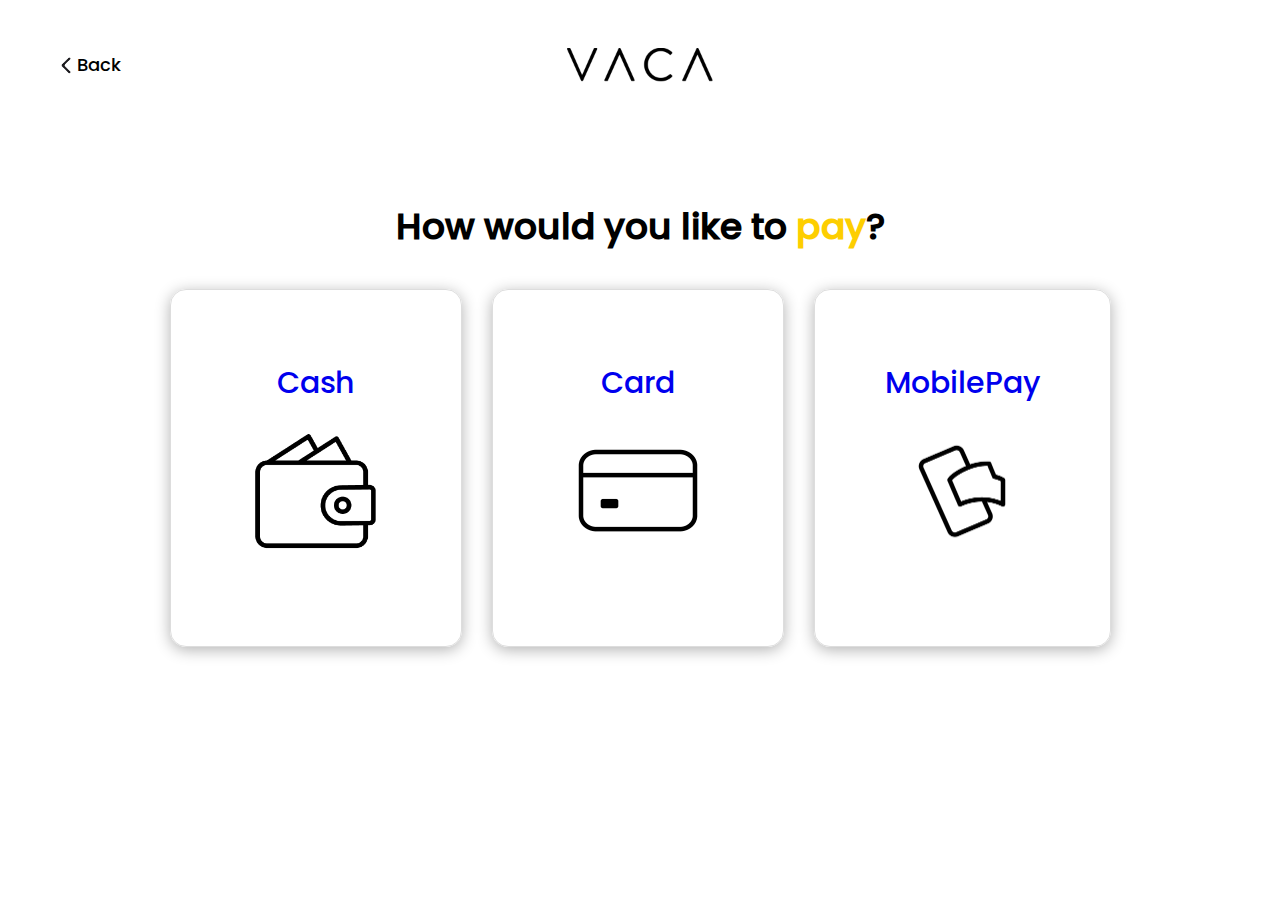
==== index.html @ 4bdc1811 "last pages" ====
<!DOCTYPE html>
<html>
<head>
    <title>VACA - Payment</title>
    <link rel="stylesheet" href="stylesheet.css">
</head>
<body>
    <div class="content-wrapper">
        <header>
            <button class="back-button">
                <img src="images/arrow_back_ios_new (1).png" alt="back arrow">Back</button> 
            <div class="logo">
                <img src="images/logovaca 1 (1).png" alt="VACA Logo">
            </div>
        </header>
        <h1>How would you like to <span class="highlight">pay</span>?</h1>
            <div class="payment-options">
                <a href="cash.html">
                    <div class="option">
                        <span>Cash</span>
                        <img src="images/table_restaurant (2).png" alt="cash">
                    </div>
                </a>
                <a href="card.html">
                    <div class="option">
                        <span>Card</span>
                        <img src="images/Frame 42 (1).png" alt="card">
                    </div>
                </a>
                <a href="mobilepay.html">
                    <div class="option">
                        <span>MobilePay</span>
                        <img src="images/Frame 44 (1).png" alt="mobilepay">
                    </div>
                </a>
            </div>
    </div>
</body>
</html>
---- stylesheet.css ----
body {
    min-height: 100vh;
    background-color: #ffffff;
    font-family: 'Poppins', sans-serif;
    font-size: 18px; 
}

.content-wrapper {
    display: flex;
    flex-direction: column;
    justify-content: center;
    align-items: center;
}

header {
    display: flex;
    justify-content: space-between; 
    align-items: center; 
    padding: 40px;
    margin-bottom:30px;
}

.back-button {
    background: none;
    display: flex;
    align-items: center;
    font-family: "Poppins";
    border: none;
    cursor: pointer;
    font-size: 18px;
    position: absolute;
    top: 50px; 
    left: 50px; 
}

.back-button img {
    height: 20px;
    width: auto; 
    margin-right: 1px;
    padding-top: 1px;
}

.logo img {
    height: 40px;
}

h1 {
    margin-bottom: 10px;
    padding: 10px;
    text-align: center;
}

.highlight {
    color: #fdce00 !important; 
  }

.payment-options {
    display: flex;
    justify-content: space-around;
}

.option {
    padding: 70px;
    border: 1px solid #ddd;
    border-radius: 16px;
    cursor: pointer;
    margin: 15px;
    transition: background-color 0.3s;
    box-shadow: 0 3px 15px rgba(0, 0, 0, 0.3);
    display: flex;
    flex-direction: column;
    align-items: center;
}

.option span {
    font-size: 30px;
    margin-bottom: 10px; 
}

.option img {
    width: 150px; 
    height: 150px;
    margin-bottom: 10px; 
}


.option:hover {
    background-color: #f5f5f5;
}


@media (min-width: 768px) { 
    .option {
        flex-basis: 30%; 
    }
}

@font-face {
    font-family: 'Poppins'; 
    src: url('fonts/Poppins-Medium.ttf') format('truetype');
    font-weight: 500;
    font-style: normal;
}


/*-------------------------CARD PAGE-----------------------------*/


.optioncard img {
    height: 240px;
    margin-bottom: 10px;
    max-width: 100%;
    max-height: 100%;
    margin-top: 10px;
    padding-top: 10px;
}


.payment-card {
    display: flex;
    padding: 50px;
    border: 1px solid #ddd;
    border-radius: 16px;
    transition: background-color 0.3s;
    box-shadow: 0 3px 15px rgba(0, 0, 0, 0.3);
    display: flex;
    flex-direction: column;
    align-items: center;
    justify-content: center;
    width: 700px;
}


/*-------------------------CASH PAGE-----------------------------*/

.payment-cash {
    display: flex;
    padding: 20px;
    border: 1px solid #ddd;
    border-radius: 16px;
    transition: background-color 0.3s;
    box-shadow: 0 3px 15px rgba(0, 0, 0, 0.3);
    display: flex;
    flex-direction: column;
    align-items: center;
    justify-content: center;
    width: 700px;
}

strong {
    font-size: 100px;
}

p {
    font-size: 30px;
    text-align: center;
    margin-bottom: 5px;
    margin-top: 5px;

}

h2 {
    font-size: 40px;
    margin-top: 5px;
}



/*-------------------------MOBILE PAY PAGE-----------------------------*/

.optionmobile img {
    height: 240px;
    margin-bottom: 10px;
    max-width: 100%;
    max-height: 100%;
    margin-top: 10px;
    padding-top: 10px;
}


.payment-mobile {
    display: flex;
    padding: 50px;
    padding-top: 15px;
    border: 1px solid #ddd;
    border-radius: 16px;
    transition: background-color 0.3s;
    box-shadow: 0 3px 15px rgba(0, 0, 0, 0.3);
    display: flex;
    flex-direction: column;
    align-items: center;
    justify-content: center;
    width: 700px;
}

/*-------------------------ORDER NUMBER PAGE-----------------------------*/


.ordernumber {
    display: flex;
    padding: 20px;
    border: 1px solid #ddd;
    border-radius: 16px;
    transition: background-color 0.3s;
    box-shadow: 0 3px 15px rgba(0, 0, 0, 0.3);
    display: flex;
    flex-direction: column;
    align-items: center;
    justify-content: center;
    width: 600px;
    height: 500px;
}

strong {
    font-size: 150px;
}

h2 {
    font-size: 50px;
    margin-top: 5px;
}

/*-------------------------PAYMENT PROCESSING-----------------------------*/


.processing img {
    padding-top: 90px;
    align-items: center;

}

a {
    text-decoration: none;
  }

  a:visited {
    color: rgb(0, 0, 0);
  }
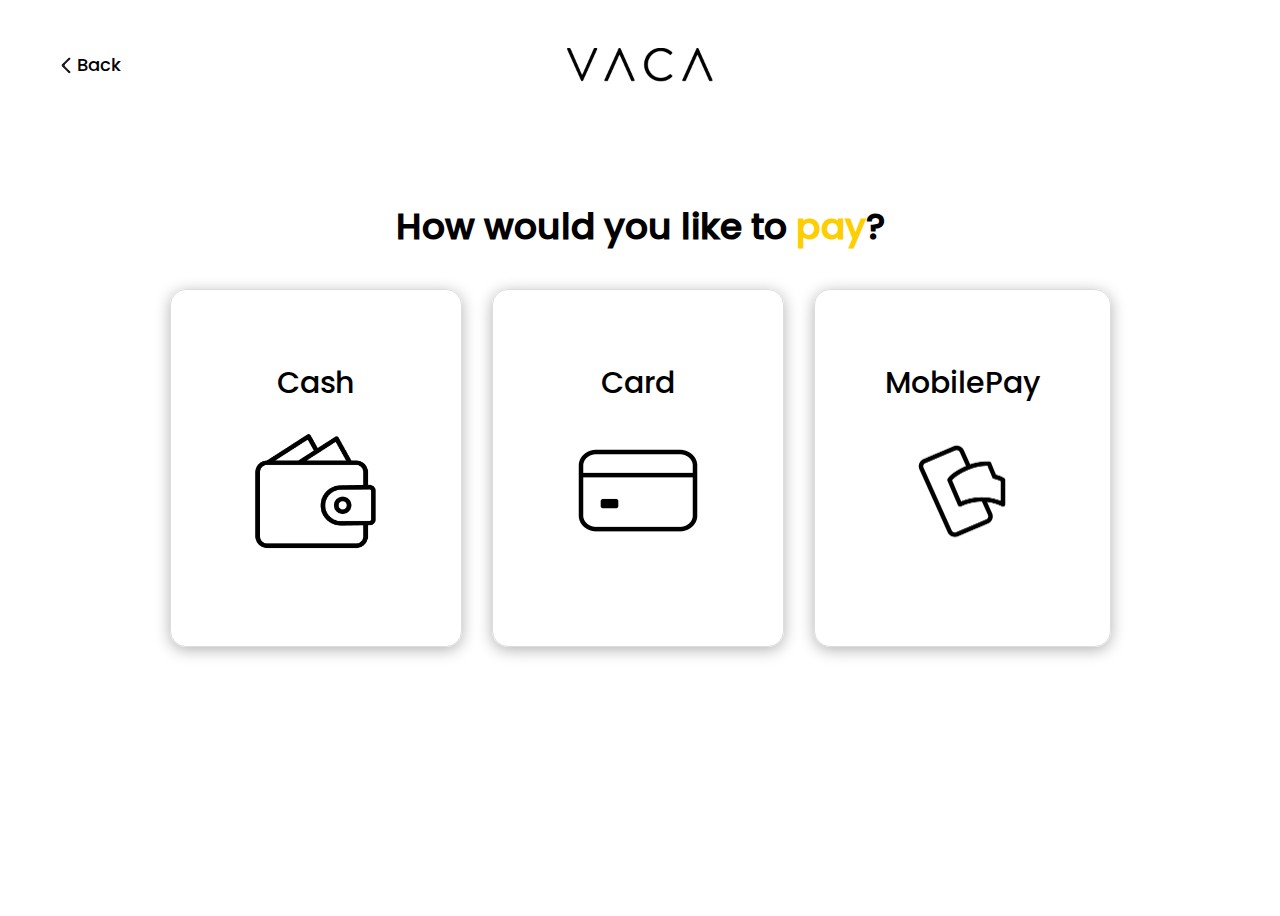
==== commit 98b067f6: "last pages" ====
--- a/index.html
+++ b/index.html
@@ -3,6 +3,7 @@
 <head>
     <title>VACA - Payment</title>
     <link rel="stylesheet" href="stylesheet.css">
+    <meta name="viewport" content="width=device-width, initial-scale=1.0, maximum-scale=1.0, user-scalable=0"/>
 </head>
 <body>
     <div class="content-wrapper">
--- a/stylesheet.css
+++ b/stylesheet.css
@@ -89,20 +89,6 @@
 }
 
 
-@media (min-width: 768px) { 
-    .option {
-        flex-basis: 30%; 
-    }
-}
-
-@font-face {
-    font-family: 'Poppins'; 
-    src: url('fonts/Poppins-Medium.ttf') format('truetype');
-    font-weight: 500;
-    font-style: normal;
-}
-
-
 /*-------------------------CARD PAGE-----------------------------*/
 
 
@@ -231,8 +217,21 @@
 
 a {
     text-decoration: none;
+    color: black;
   }
 
-  a:visited {
-    color: rgb(0, 0, 0);
-  }+
+
+
+@media (min-width: 768px) { 
+    .option {
+        flex-basis: 30%; 
+    }
+}
+
+@font-face {
+    font-family: 'Poppins'; 
+    src: url('fonts/Poppins-Medium.ttf') format('truetype');
+    font-weight: 500;
+    font-style: normal;
+}